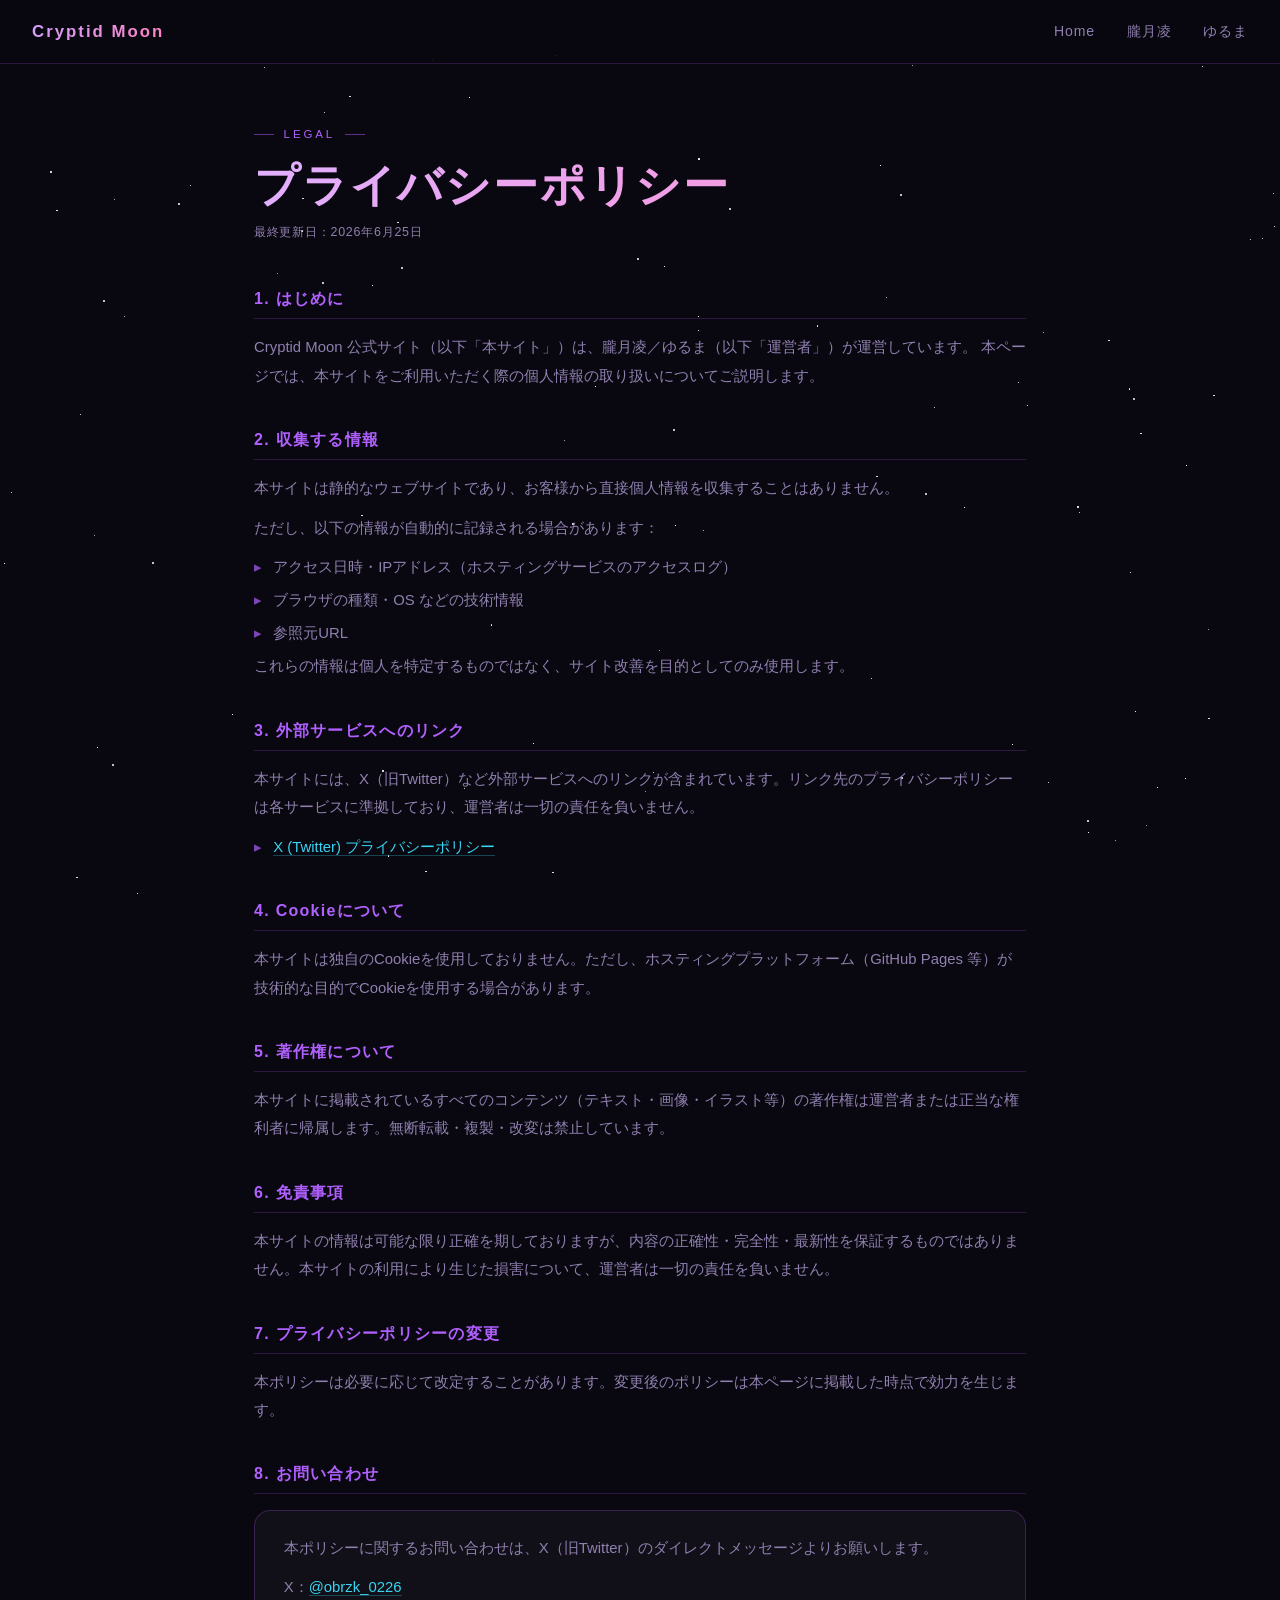
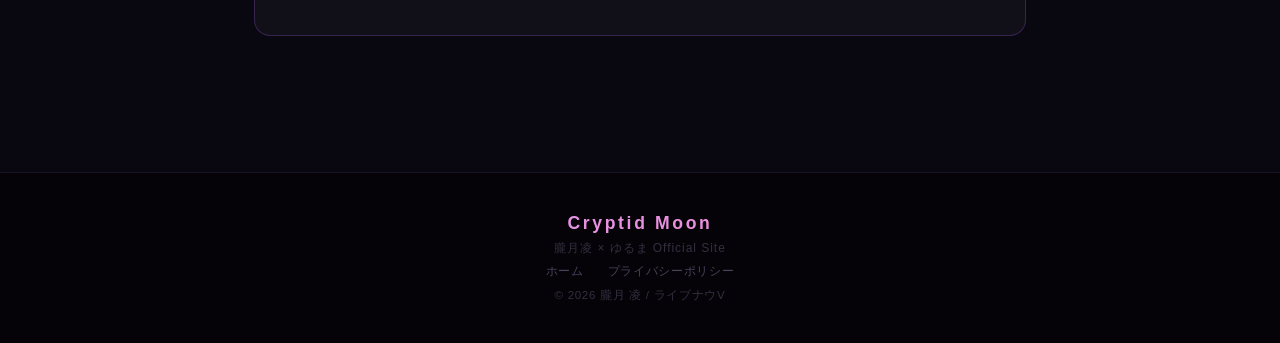
==== privacy.html @ 51724ab6 "Add yuruma concept art and privacy policy page - images/yuruma-concept.png: ゆるまコンセプトアート追加 - privacy." ====
<!DOCTYPE html>
<html lang="ja">
<head>
  <meta charset="UTF-8" />
  <meta name="viewport" content="width=device-width, initial-scale=1.0" />
  <title>プライバシーポリシー | Cryptid Moon</title>
  <style>
    *, *::before, *::after { box-sizing: border-box; margin: 0; padding: 0; }

    :root {
      --bg:    #09070f;
      --bg2:   #0e0b1a;
      --acc:   #b060ff;
      --acc2:  #ff50b0;
      --acc3:  #38d4f0;
      --text:  #f0e8ff;
      --muted: #9080b0;
      --bdr:   rgba(176, 96, 255, 0.25);
      --card:  rgba(255, 255, 255, 0.035);
      --nav-h: 64px;
    }

    html { scroll-behavior: smooth; }

    body {
      background-color: var(--bg);
      color: var(--text);
      font-family: 'Segoe UI', 'Hiragino Kaku Gothic ProN', 'Yu Gothic', sans-serif;
      min-height: 100vh;
      overflow-x: hidden;
    }

    /* ════════════ STARS ════════════ */
    .stars { position: fixed; inset: 0; pointer-events: none; z-index: 0; overflow: hidden; }
    .star { position: absolute; border-radius: 50%; background: #fff; animation: twinkle var(--d,4s) ease-in-out infinite alternate; }
    @keyframes twinkle { from { opacity: var(--lo,.04); } to { opacity: var(--hi,.3); } }

    /* ════════════ NAV ════════════ */
    nav {
      position: fixed; top: 0; left: 0; right: 0;
      height: var(--nav-h); z-index: 100;
      display: flex; align-items: center; justify-content: space-between;
      padding: 0 2rem;
      background: rgba(9,7,15,0.8);
      backdrop-filter: blur(20px); -webkit-backdrop-filter: blur(20px);
      border-bottom: 1px solid rgba(176,96,255,0.2);
    }
    .nav-logo {
      font-size: 1.05rem; font-weight: 800; letter-spacing: 0.12em;
      background: linear-gradient(135deg, #d0a0ff, #ff80c0);
      -webkit-background-clip: text; -webkit-text-fill-color: transparent; background-clip: text;
      text-decoration: none;
    }
    .nav-links { display: flex; gap: 2rem; list-style: none; }
    .nav-links a { color: var(--muted); text-decoration: none; font-size: 0.88rem; letter-spacing: 0.06em; transition: color 0.2s; }
    .nav-links a:hover { color: var(--text); }

    /* ════════════ MAIN ════════════ */
    .page-wrap {
      max-width: 820px;
      margin: 0 auto;
      padding: calc(var(--nav-h) + 4rem) 1.5rem 6rem;
      position: relative; z-index: 1;
    }

    .page-eyebrow {
      font-size: 0.72rem; letter-spacing: 0.25em; text-transform: uppercase;
      color: var(--acc); margin-bottom: 1rem;
      display: flex; align-items: center; gap: 0.6rem;
    }
    .page-eyebrow::before,.page-eyebrow::after { content: ''; flex: none; width: 20px; height: 1px; background: var(--acc); opacity: 0.5; }

    .page-title {
      font-size: clamp(1.8rem, 5vw, 2.8rem); font-weight: 900; letter-spacing: 0.04em;
      background: linear-gradient(135deg, #e0b0ff, #ff90d0);
      -webkit-background-clip: text; -webkit-text-fill-color: transparent; background-clip: text;
      margin-bottom: 0.5rem;
    }

    .page-updated {
      font-size: 0.78rem; color: var(--muted); letter-spacing: 0.06em; margin-bottom: 3rem;
    }

    .policy-section { margin-bottom: 2.5rem; }

    .policy-section h2 {
      font-size: 1rem; font-weight: 700; letter-spacing: 0.08em;
      color: var(--acc); margin-bottom: 0.9rem;
      padding-bottom: 0.5rem;
      border-bottom: 1px solid rgba(176,96,255,0.2);
    }

    .policy-section p {
      font-size: 0.93rem; color: var(--muted); line-height: 1.9;
      margin-bottom: 0.7rem;
    }

    .policy-section ul {
      list-style: none; padding: 0;
    }

    .policy-section ul li {
      font-size: 0.93rem; color: var(--muted); line-height: 1.9;
      padding-left: 1.2rem; position: relative; margin-bottom: 0.3rem;
    }

    .policy-section ul li::before {
      content: '▸'; position: absolute; left: 0; color: var(--acc); opacity: 0.7;
    }

    .policy-section a {
      color: var(--acc3); text-decoration: none; border-bottom: 1px solid rgba(56,212,240,0.3);
      transition: border-color 0.2s, color 0.2s;
    }
    .policy-section a:hover { color: #80f0ff; border-color: rgba(56,212,240,0.7); }

    .policy-card {
      background: var(--card); border: 1px solid var(--bdr);
      border-radius: 16px; padding: 1.4rem 1.8rem;
      margin-top: 1rem;
    }

    /* ════════════ FOOTER ════════════ */
    footer { background: #050307; border-top: 1px solid rgba(176,96,255,0.12); padding: 2.5rem 1.5rem; text-align: center; position: relative; z-index: 1; }
    .footer-logo { font-size: 1.1rem; font-weight: 800; letter-spacing: 0.15em; background: linear-gradient(135deg, #d0a0ff, #ff80c0); -webkit-background-clip: text; -webkit-text-fill-color: transparent; background-clip: text; margin-bottom: 0.4rem; }
    .footer-sub  { font-size: 0.75rem; color: rgba(144,128,176,0.35); letter-spacing: 0.08em; margin-bottom: 0.4rem; }
    .footer-links { display: flex; justify-content: center; gap: 1.5rem; margin-bottom: 0.6rem; }
    .footer-links a { font-size: 0.72rem; color: rgba(144,128,176,0.5); text-decoration: none; letter-spacing: 0.06em; transition: color 0.2s; }
    .footer-links a:hover { color: var(--muted); }
    footer p { font-size: 0.72rem; color: rgba(144,128,176,0.35); letter-spacing: 0.06em; }
  </style>
</head>
<body>

  <div class="stars" id="stars"></div>

  <!-- ══ NAV ══ -->
  <nav>
    <a href="index.html" class="nav-logo">Cryptid Moon</a>
    <ul class="nav-links">
      <li><a href="index.html">Home</a></li>
      <li><a href="index.html#liver">朧月凌</a></li>
      <li><a href="index.html#yuruma">ゆるま</a></li>
    </ul>
  </nav>

  <!-- ══ MAIN ══ -->
  <main class="page-wrap">
    <p class="page-eyebrow">Legal</p>
    <h1 class="page-title">プライバシーポリシー</h1>
    <p class="page-updated">最終更新日：2026年6月25日</p>

    <div class="policy-section">
      <h2>1. はじめに</h2>
      <p>
        Cryptid Moon 公式サイト（以下「本サイト」）は、朧月凌／ゆるま（以下「運営者」）が運営しています。
        本ページでは、本サイトをご利用いただく際の個人情報の取り扱いについてご説明します。
      </p>
    </div>

    <div class="policy-section">
      <h2>2. 収集する情報</h2>
      <p>本サイトは静的なウェブサイトであり、お客様から直接個人情報を収集することはありません。</p>
      <p>ただし、以下の情報が自動的に記録される場合があります：</p>
      <ul>
        <li>アクセス日時・IPアドレス（ホスティングサービスのアクセスログ）</li>
        <li>ブラウザの種類・OS などの技術情報</li>
        <li>参照元URL</li>
      </ul>
      <p>これらの情報は個人を特定するものではなく、サイト改善を目的としてのみ使用します。</p>
    </div>

    <div class="policy-section">
      <h2>3. 外部サービスへのリンク</h2>
      <p>本サイトには、X（旧Twitter）など外部サービスへのリンクが含まれています。リンク先のプライバシーポリシーは各サービスに準拠しており、運営者は一切の責任を負いません。</p>
      <ul>
        <li><a href="https://twitter.com/ja/privacy" target="_blank" rel="noopener noreferrer">X (Twitter) プライバシーポリシー</a></li>
      </ul>
    </div>

    <div class="policy-section">
      <h2>4. Cookieについて</h2>
      <p>本サイトは独自のCookieを使用しておりません。ただし、ホスティングプラットフォーム（GitHub Pages 等）が技術的な目的でCookieを使用する場合があります。</p>
    </div>

    <div class="policy-section">
      <h2>5. 著作権について</h2>
      <p>本サイトに掲載されているすべてのコンテンツ（テキスト・画像・イラスト等）の著作権は運営者または正当な権利者に帰属します。無断転載・複製・改変は禁止しています。</p>
    </div>

    <div class="policy-section">
      <h2>6. 免責事項</h2>
      <p>本サイトの情報は可能な限り正確を期しておりますが、内容の正確性・完全性・最新性を保証するものではありません。本サイトの利用により生じた損害について、運営者は一切の責任を負いません。</p>
    </div>

    <div class="policy-section">
      <h2>7. プライバシーポリシーの変更</h2>
      <p>本ポリシーは必要に応じて改定することがあります。変更後のポリシーは本ページに掲載した時点で効力を生じます。</p>
    </div>

    <div class="policy-section">
      <h2>8. お問い合わせ</h2>
      <div class="policy-card">
        <p>本ポリシーに関するお問い合わせは、X（旧Twitter）のダイレクトメッセージよりお願いします。</p>
        <p style="margin-top:0.6rem;">
          X：<a href="https://x.com/obrzk_0226" target="_blank" rel="noopener noreferrer">@obrzk_0226</a>
        </p>
      </div>
    </div>
  </main>

  <!-- ══ FOOTER ══ -->
  <footer>
    <div class="footer-logo">Cryptid Moon</div>
    <p class="footer-sub">朧月凌 × ゆるま Official Site</p>
    <div class="footer-links">
      <a href="index.html">ホーム</a>
      <a href="privacy.html">プライバシーポリシー</a>
    </div>
    <p>© 2026 朧月 凌 / ライブナウV</p>
  </footer>

  <script>
    (function(){
      const c = document.getElementById('stars');
      for(let i=0;i<100;i++){
        const s=document.createElement('div'); s.className='star';
        const sz=Math.random()*1.8+0.3;
        s.style.cssText=[`width:${sz}px`,`height:${sz}px`,
          `left:${Math.random()*100}%`,`top:${Math.random()*100}%`,
          `--d:${(Math.random()*4+2).toFixed(1)}s`,
          `--lo:${(Math.random()*0.05).toFixed(2)}`,
          `--hi:${(Math.random()*0.38+0.08).toFixed(2)}`,
          `animation-delay:${(Math.random()*6).toFixed(1)}s`].join(';');
        c.appendChild(s);
      }
    })();
  </script>

</body>
</html>
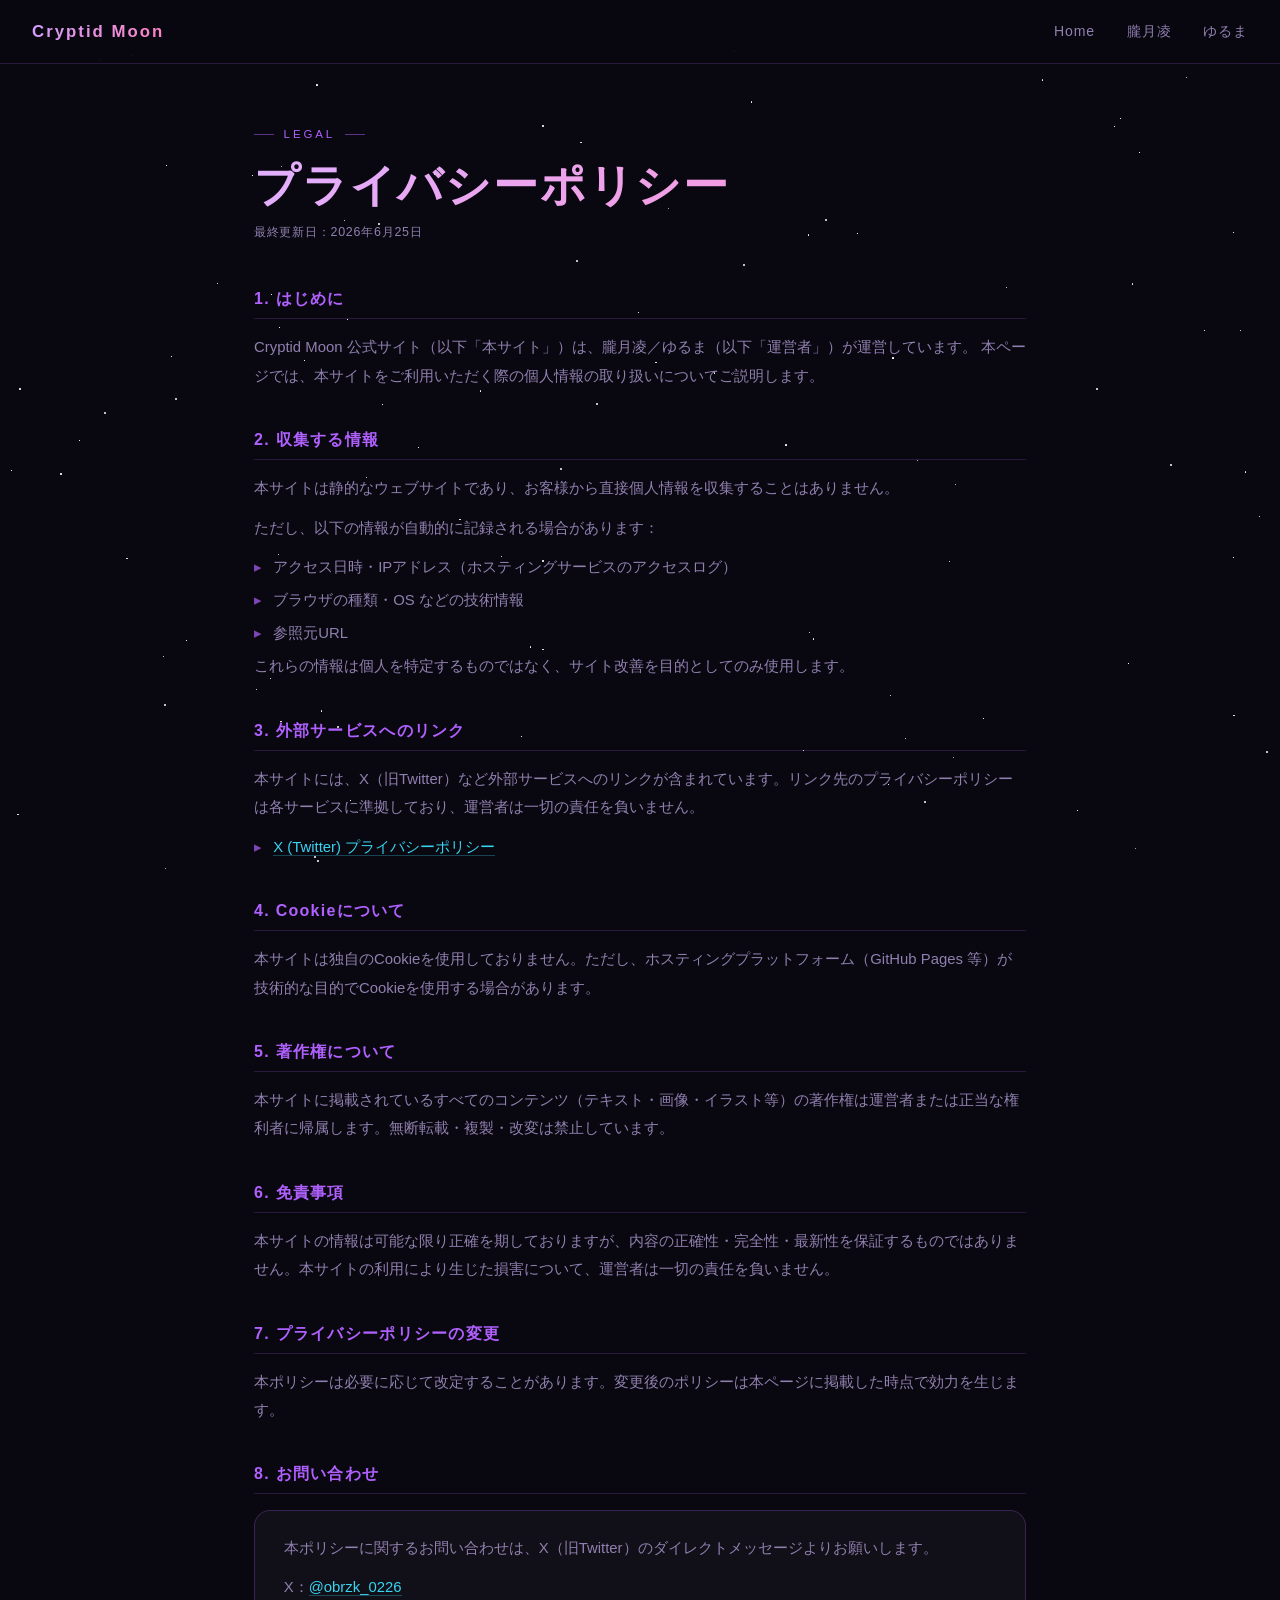
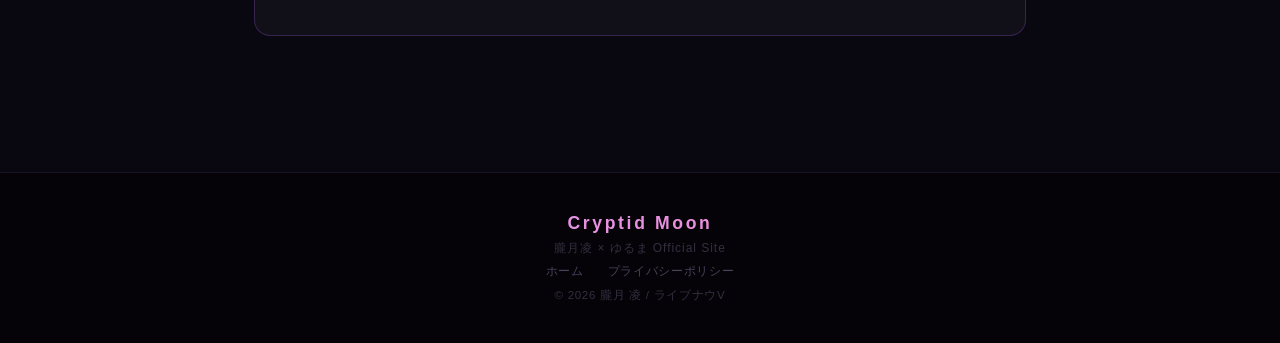
==== commit f83b741e: "Fix tarot art sizing and add favicon to remaining pages Character detail pages now show the full 594" ====
--- a/privacy.html
+++ b/privacy.html
@@ -4,6 +4,7 @@
   <meta charset="UTF-8" />
   <meta name="viewport" content="width=device-width, initial-scale=1.0" />
   <title>プライバシーポリシー | Cryptid Moon</title>
+  <link rel="icon" type="image/png" href="images/rabbit-icon.png" />
   <style>
     *, *::before, *::after { box-sizing: border-box; margin: 0; padding: 0; }
 
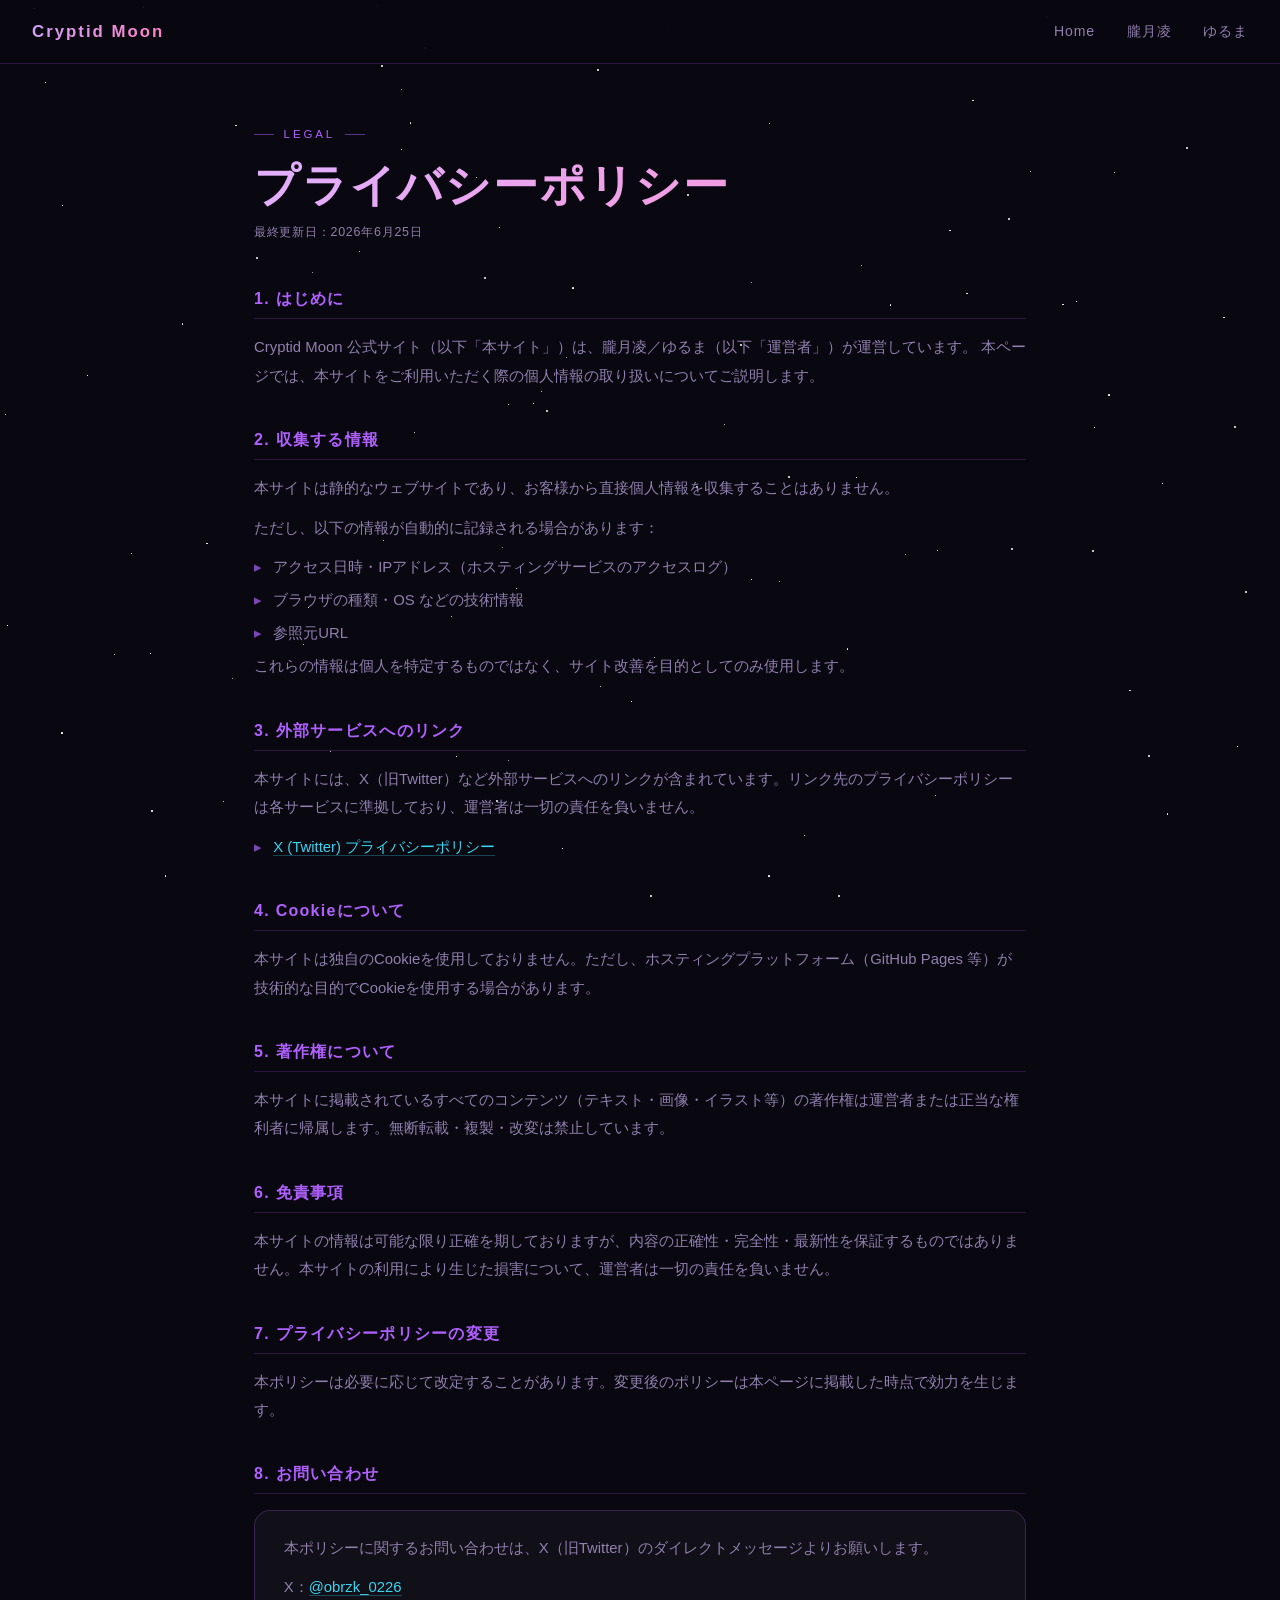
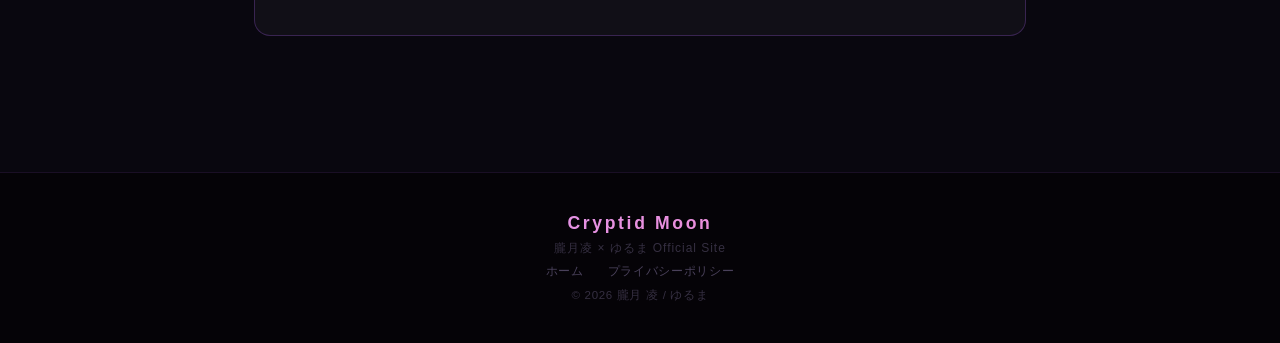
==== commit ebcfbc2f: "Replace placeholder contact info and agency name with final values Update mailto address to the real" ====
--- a/privacy.html
+++ b/privacy.html
@@ -218,7 +218,7 @@
       <a href="index.html">ホーム</a>
       <a href="privacy.html">プライバシーポリシー</a>
     </div>
-    <p>© 2026 朧月 凌 / ライブナウV</p>
+    <p>© 2026 朧月 凌 / ゆるま</p>
   </footer>
 
   <script>
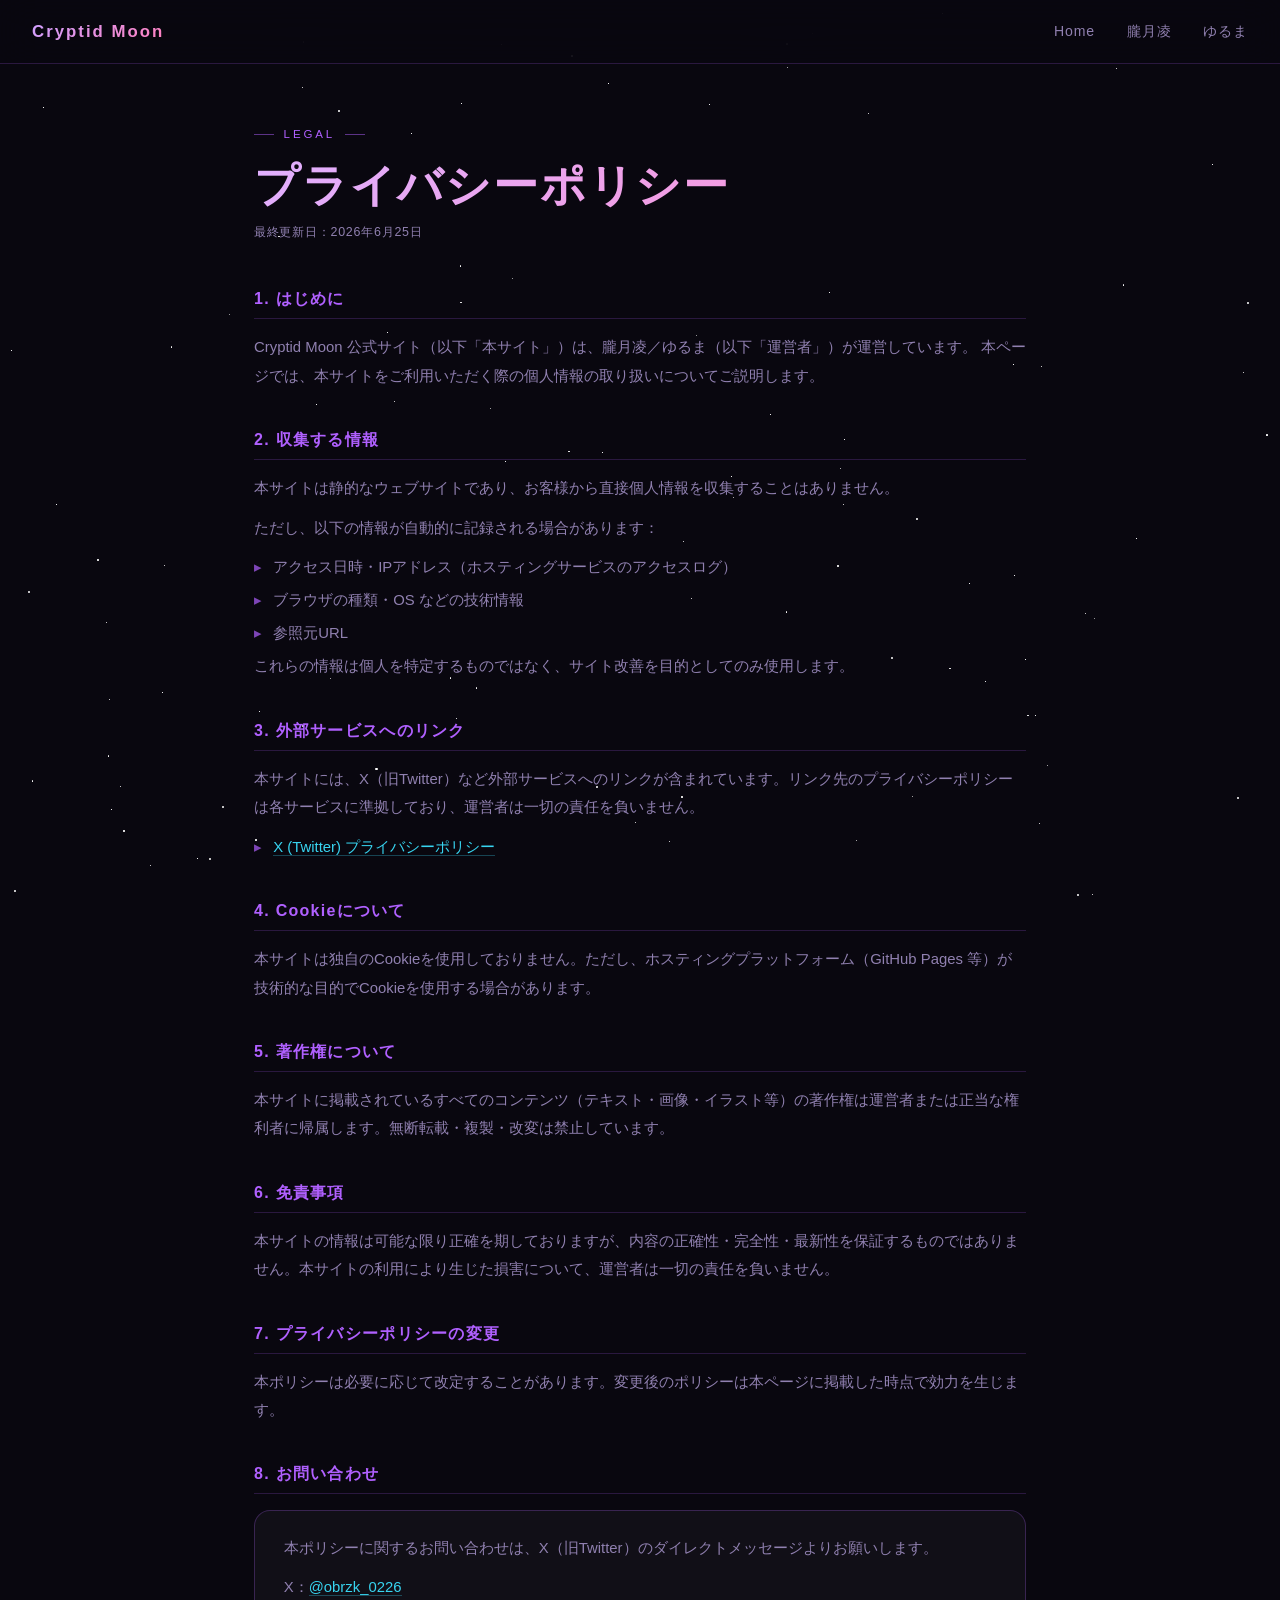
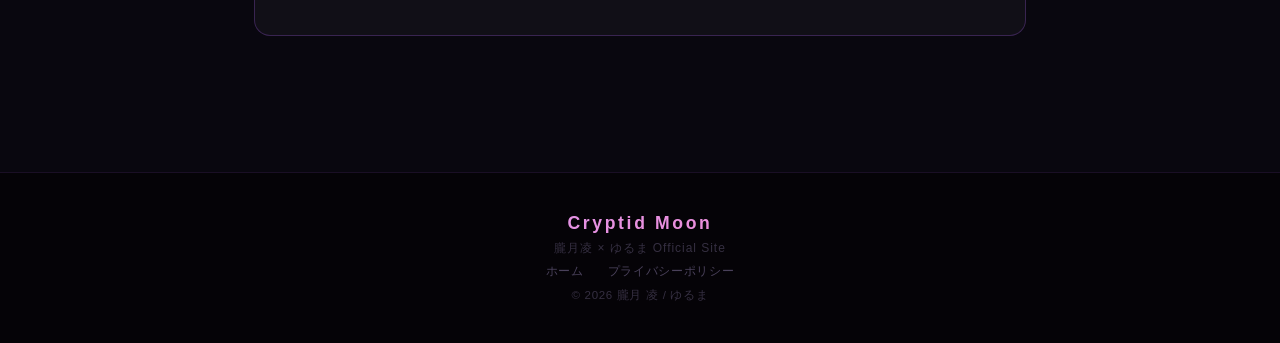
==== commit d4c94ed1: "Add Google Analytics (GA4) tracking to all pages" ====
--- a/privacy.html
+++ b/privacy.html
@@ -1,6 +1,14 @@
 <!DOCTYPE html>
 <html lang="ja">
 <head>
+  <!-- Google tag (gtag.js) -->
+  <script async src="https://www.googletagmanager.com/gtag/js?id=G-YD1JPK72D3"></script>
+  <script>
+    window.dataLayer = window.dataLayer || [];
+    function gtag(){dataLayer.push(arguments);}
+    gtag('js', new Date());
+    gtag('config', 'G-YD1JPK72D3');
+  </script>
   <meta charset="UTF-8" />
   <meta name="viewport" content="width=device-width, initial-scale=1.0" />
   <title>プライバシーポリシー | Cryptid Moon</title>
